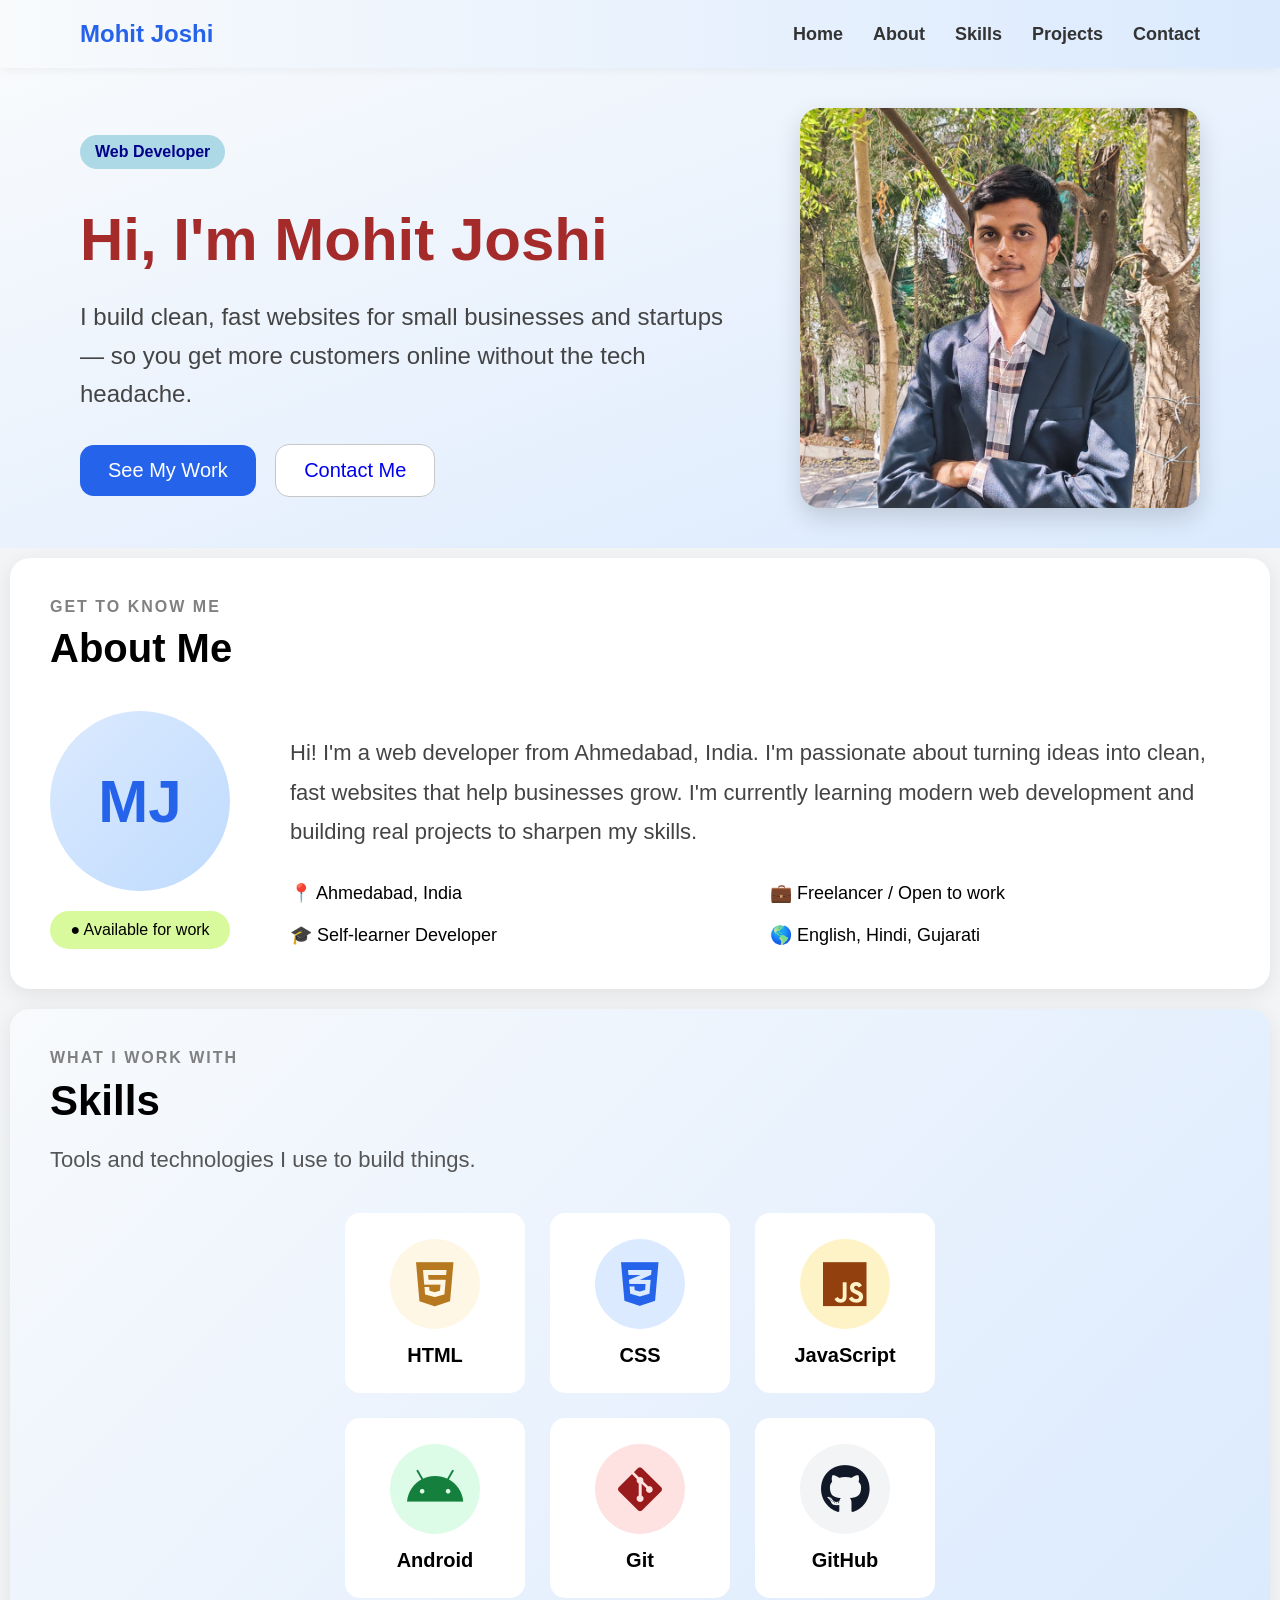
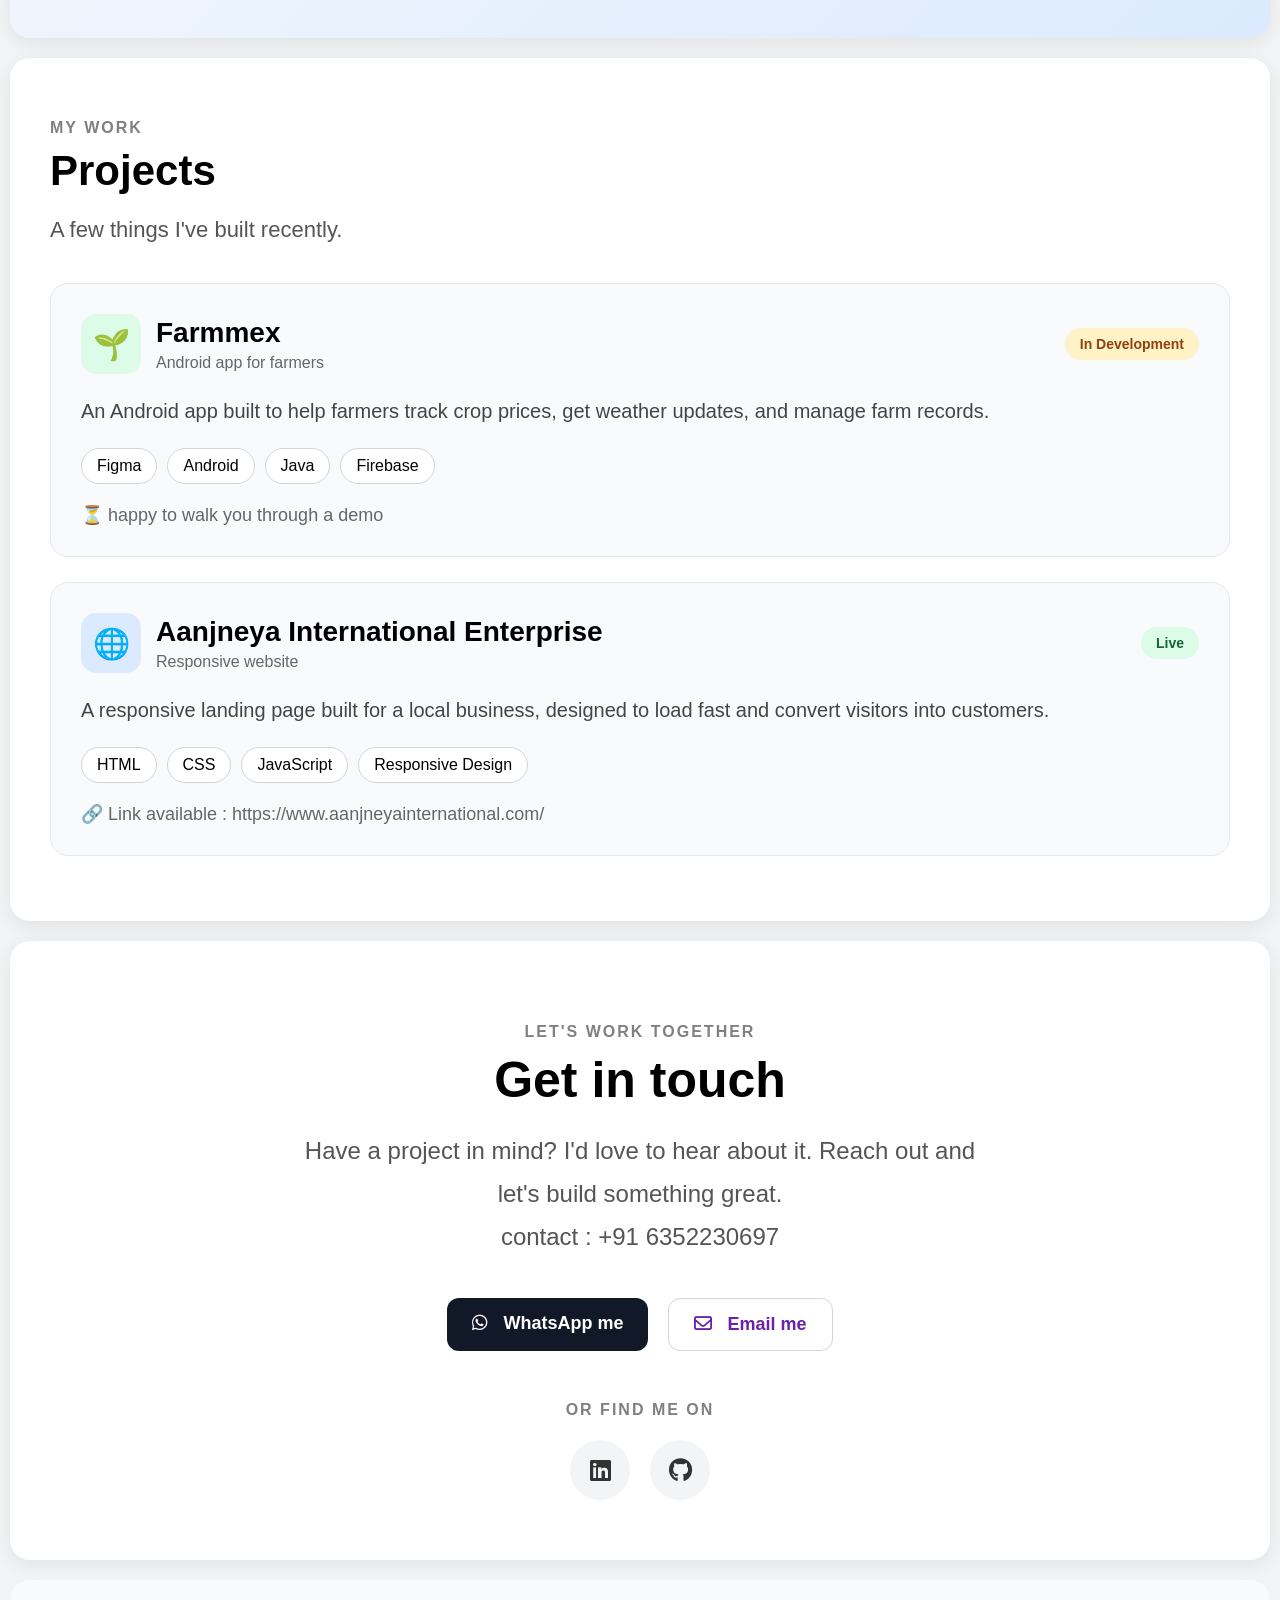
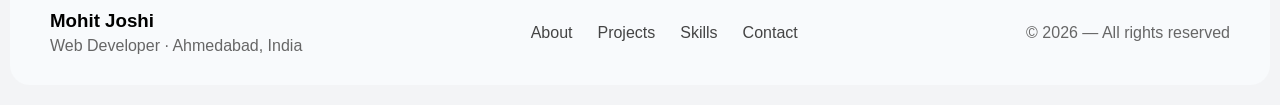
==== index.html @ 5fea958b "updated portfolio" ====
<!DOCTYPE html>
<html lang="en">
<head>
    <meta charset="UTF-8">
    <meta name="viewport" content="width=device-width, initial-scale=1.0">
    <meta name="description" content="This web site is for the portfolio of the Mohit Joshi.">
    <meta name="keywords" content="portfolio , Mohit , Joshi , web portfolio">
    <title>Web portfolio</title>
    <link href="webHeroSection.css" rel="stylesheet">
    <link rel="stylesheet"
        href="https://cdnjs.cloudflare.com/ajax/libs/font-awesome/6.5.1/css/all.min.css">
</head>
<body>

    <nav class="navbar">

    <div class="logo">
        Mohit Joshi
    </div>

    <ul class="nav-links">

        <li><a href="#home">Home</a></li>

        <li><a href="#about">About</a></li>

        <li><a href="#skills">Skills</a></li>

        <li><a href="#projects">Projects</a></li>

        <li><a href="#contact">Contact</a></li>

    </ul>

</nav>
   <section id="home" class="webHeroSection">

    <div class="content">

        <h3 id="webdeveloper">Web Developer</h3>

        <h1 id="namesection">Hi, I'm Mohit Joshi</h1>

        <p id="descriptionsection">
            I build clean, fast websites for small businesses and startups —
            so you get more customers online without the tech headache.
        </p>

        <a href="#projects" class="seemywork">
    See My Work
</a>

<a href="#contact" class="Contact">
    Contact Me
</a>

    </div>

    <img src="1769966313739.jpg" alt="Mohit Joshi" id="mimage">

   </section>

<!-- <h1 class="aboutheading">About</h1> -->
<section id="about" class="about">

    <h4 class="about-tag">GET TO KNOW ME</h4>

    <h2 class="about-title">About Me</h2>

    <div class="about-container">

        <div class="about-left">

            <div class="profile-circle">
                MJ
            </div>

            <div class="status">
                ● Available for work
            </div>

        </div>

        <div class="about-right">

            <p class="about-description">
                Hi! I'm a web developer from Ahmedabad, India.
                I'm passionate about turning ideas into clean,
                fast websites that help businesses grow.

                I'm currently learning modern web development
                and building real projects to sharpen my skills.
            </p>

            <div class="info-grid">

                <div>📍 Ahmedabad, India</div>

                <div>💼 Freelancer / Open to work</div>

                <div>🎓 Self-learner Developer</div>

                <div>🌎 English, Hindi, Gujarati</div>

            </div>

            <!-- <hr> -->

            <!-- <h3>Skills</h3>

            <div class="skills">

                <span>HTML</span>
                <span>CSS</span>
                <span>JavaScript</span>
                <span>React</span>
                <span>Git</span>

            </div>

            <h3>At A Glance</h3>

            <div class="stats">

                <div class="card">
                    <h2>3+</h2>
                    <p>Projects Built</p>
                </div>

                <div class="card">
                    <h2>3</h2>
                    <p>Months Learning</p>
                </div>

                <div class="card">
                    <h2>100%</h2>
                    <p>Commitment</p>
                </div> -->

            </div>

        </div>

    </div>

</section>
<section id="skills" class="skills-section">

    <h4 class="skills-tag">WHAT I WORK WITH</h4>

    <h2 class="skills-title">Skills</h2>

    <p class="skills-description">
        Tools and technologies I use to build things.
    </p>

    <div class="skills-container">

        <div class="skill-card">
            <div class="icon html-icon">
                <i class="fa-brands fa-html5"></i>
            </div>
            <h3>HTML</h3>
        </div>

        <div class="skill-card">
            <div class="icon css-icon">
                <i class="fa-brands fa-css3-alt"></i>
            </div>
            <h3>CSS</h3>
        </div>

        <div class="skill-card">
            <div class="icon js-icon">
                <i class="fa-brands fa-js"></i>
            </div>
            <h3>JavaScript</h3>
        </div>

        <div class="skill-card">
            <div class="icon android-icon">
                <i class="fa-brands fa-android"></i>
            </div>
            <h3>Android</h3>
        </div>

        <div class="skill-card">
            <div class="icon git-icon">
                <i class="fa-brands fa-git-alt"></i>
            </div>
            <h3>Git</h3>
        </div>

        <div class="skill-card">
            <div class="icon github-icon">
                <i class="fa-brands fa-github"></i>
            </div>
            <h3>GitHub</h3>
        </div>

    </div>

</section>
<section id="projects" class="projects-section">

    <h4 class="projects-tag">MY WORK</h4>

    <h2 class="projects-title">Projects</h2>

    <p class="projects-description">
        A few things I've built recently.
    </p>

    <!-- Project 1 -->

    <div class="project-card">

        <div class="project-header">

            <div class="project-info">

                <div class="project-icon">🌱</div>

                <div>
                    <h3>Farmmex</h3>
                    <p>Android app for farmers</p>
                </div>

            </div>

            <span class="status-badge development">
                In Development
            </span>

        </div>

        <p class="project-text">
            An Android app built to help farmers track crop prices,
            get weather updates, and manage farm records.
        </p>

        <div class="tech-stack">
            <span>Figma</span>
            <span>Android</span>
            <span>Java</span>
            <span>Firebase</span>
        </div>

        <div class="project-footer">
            ⏳ happy to walk you through a demo
        </div>

    </div>

    <!-- Project 2 -->

    <div class="project-card">

        <div class="project-header">

            <div class="project-info">

                <div class="project-icon website">🌐</div>

                <div>
                    <h3>Aanjneya International Enterprise</h3>
                    <p>Responsive website</p>
                </div>

            </div>

            <span class="status-badge live">
                Live
            </span>

        </div>

        <p class="project-text">
            A responsive landing page built for a local business,
            designed to load fast and convert visitors into customers.
        </p>

        <div class="tech-stack">
            <span>HTML</span>
            <span>CSS</span>
            <span>JavaScript</span>
            <span>Responsive Design</span>
        </div>

        <div class="project-footer">
            🔗 Link available : <a>https://www.aanjneyainternational.com/</a> 
        </div>

    </div>

</section>
<section id="contact" class="contact-section">

    <h4 class="contact-tag">LET'S WORK TOGETHER</h4>

    <h2 class="contact-title">Get in touch</h2>

    <p class="contact-description">
        Have a project in mind? I'd love to hear about it.
        Reach out and let's build something great. 
    </p>

    
    <p class="contact-description">
        contact : +91 6352230697
    </p>

    <div class="contact-buttons">

        <a href="https://wa.me/916352230697" class="whatsapp-btn">
            <i class="fa-brands fa-whatsapp"></i>
            WhatsApp me
        </a>

        <a href="mailto:mjoshi2102@gmail.com" class="email-btn">
            <i class="fa-regular fa-envelope"></i>
            Email me
        </a>

    </div>

    <h4 class="social-title">OR FIND ME ON</h4>

    <div class="social-icons">

        <a href="https://www.linkedin.com/in/joshi-mohit-0b102326b?utm_source=share_via&utm_content=profile&utm_medium=member_android">
            <i class="fa-brands fa-linkedin"></i>
        </a>

        <a href="https://github.com/Mohitvjoshi">
            <i class="fa-brands fa-github"></i>
        </a>

    </div>

</section>
<footer class="footer">

    <div class="footer-left">

        <h3>Mohit Joshi</h3>

        <p>
            Web Developer · Ahmedabad, India
        </p>

    </div>

    <div class="footer-center">

        <a href="#about">About</a>

        <a href="#projects">Projects</a>

        <a href="#skills">Skills</a>

        <a href="#contact">Contact</a>

    </div>

    <div class="footer-right">

        © 2026 — All rights reserved

    </div>

</footer>
</body>
</html>
---- webHeroSection.css ----
html{
    scroll-behavior: smooth;
}
/* Remove default browser spacing */

body{
    margin: 0;
    padding: 0;

    font-family: Arial, sans-serif;

    background-color: #f3f4f6;
}
/* nav bar */

.navbar{

    position: sticky;

    top: 0;

    z-index: 1000;

    background: linear-gradient(
        to right,
        #f8fafc,
        #dbeafe
    );

    display: flex;

    justify-content: space-between;

    align-items: center;

    padding: 20px 80px;

    box-shadow: 0px 2px 10px rgba(0,0,0,0.05);
}

.logo{

    font-size: 24px;

    font-weight: bold;

    color: #2563eb;
}

.nav-links{

    display: flex;

    list-style: none;

    gap: 30px;

    margin: 0;

    padding: 0;
}

.nav-links a{

    text-decoration: none;

    color: #333;

    font-size: 18px;

    font-weight: 600;

    transition: 0.3s;
}

.nav-links a:hover{

    color: #2563eb;

    background-color: white;

    padding: 8px 14px;

    border-radius: 10px;
}

/* hero section */

.webHeroSection{
    background: linear-gradient(to bottom right, #f8fafc, #dbeafe);

    display: flex;
    justify-content: space-between;
    align-items: center;

    padding: 40px 80px;
}

/* Left Content */

.content{
    flex: 1;
}

/* Web Developer Tag */

#webdeveloper{
    display: inline-block;

    padding: 8px 15px;

    border-radius: 20px;

    background-color: lightblue;
    color: darkblue;

    font-size: 16px;
    font-weight: bold;
}

/* Main Heading */

#namesection{
    font-size: 60px;
    font-weight: bold;

    color: brown;

    margin-top: 20px;
    margin-bottom: 20px;
}

/* Description */

#descriptionsection{
    font-size: 24px;
    color: #444;

    line-height: 1.6;

    margin-bottom: 30px;
}

/* Hero Image */

#mimage{
    width: 400px;
    height: 400px;

    object-fit: cover;

    border-radius: 20px;

    margin-left: 50px;

    box-shadow: 0px 10px 25px rgba(0,0,0,0.15);
}

/* Buttons */

.seemywork{
    padding: 14px 28px;

    border: none;

    border-radius: 14px;

    background-color: #2563eb;
    color: white;

    font-size: 20px;
    font-weight: 500;

    cursor: pointer;

    margin-right: 15px;

    transition: 0.3s;
}

.seemywork:hover{
    background-color: #1d4ed8;
}

.Contact{
    padding: 14px 28px;

    border: 1px solid #c7c7c7;

    border-radius: 14px;

    background-color: white;

    font-size: 20px;
    font-weight: 500;

    cursor: pointer;

    transition: 0.3s;
}

.Contact:hover{
    background-color: #f5f5f5;
}
.seemywork,
.Contact{

    display: inline-block;

    text-decoration: none;
}

/* 
   ABOUT SECTION
*/

.about{
    background-color: white;

    margin: 10px 10px;

    padding:40px;

    border-radius: 20px;

    box-shadow: 0px 5px 20px rgba(0,0,0,0.08);
}

.about-tag{
    color: gray;
    letter-spacing: 2px;

    margin-top: 0;
    margin-bottom: 10px;
}

.about-title{
    font-size: 40px;

    margin-top: 0;
    margin-bottom: 40px;
}

.about-container{
    display: flex;
    gap: 60px;
}

.about-left{
    text-align: center;
}

/* Profile Circle */

.profile-circle{
    width: 180px;
    height: 180px;

    background: linear-gradient(to bottom right, #dbeafe, #bfdbfe);

    border-radius: 50%;

    display: flex;
    justify-content: center;
    align-items: center;

    font-size: 60px;
    font-weight: bold;

    color: #2563eb;
}

/* Available Badge */

.status{
    margin-top: 20px;

    display: inline-block;

    background-color: #d9f99d;

    padding: 10px 20px;

    border-radius: 20px;

    font-weight: 500;
}

/* Right Content */

.about-right{
    flex: 1;
}

.about-description{
    font-size: 22px;

    line-height: 1.8;

    color: #444;
}

/* Information Grid */

.info-grid{
    margin-top: 30px;

    display: grid;

    grid-template-columns: repeat(2,1fr);

    gap: 20px;

    font-size: 18px;
}

/* Skills */

.skills{
    display: flex;
    flex-wrap: wrap;

    gap: 15px;

    margin-top: 20px;
}

.skills span{
    background-color: #f3f4f6;

    padding: 10px 20px;

    border-radius: 12px;

    font-weight: 500;
}

/* Stats */

.stats{
    margin-top: 30px;

    display: flex;

    gap: 20px;
}

.card{
    background-color: #f3f4f6;

    padding: 25px;

    border-radius: 15px;

    text-align: center;

    width: 150px;
}

.card h2{
    margin: 0;
    font-size: 36px;
}

.card p{
    margin-top: 10px;
    color: #555;
}
/* Skills Section */

.skills-section{
    /* background-color:#f8fafc; */
    background: linear-gradient(
        135deg,
        #f8fafc,
        #dbeafe
    );

    margin: 20px 10px;

    padding: 40px;

    border-radius: 20px;

    box-shadow: 0px 5px 20px rgba(0,0,0,0.08);
}

/* Section Heading */

.skills-tag{
    color: gray;

    letter-spacing: 2px;

    margin-top: 0;
    margin-bottom: 10px;
}

.skills-title{
    font-size: 42px;

    margin-top: 0;
    margin-bottom: 10px;
}

.skills-description{
    font-size: 22px;

    color: #555;

    margin-bottom: 40px;
}

/* skill grid*/

.skills-container{
    display: grid;

    grid-template-columns: repeat(3, 180px);

    justify-content: center;

    gap: 25px;

    margin-top: 30px;
}

/* skill card */

.skill-card{
    width: 180px;
    height: 180px;

    background-color: white;

    border-radius: 15px;

    display: flex;

    flex-direction: column;

    justify-content: center;

    align-items: center;

    text-align: center;

    cursor: pointer;

    transition: all 0.3s ease;
}

.skill-card:hover{
    transform: translateY(-8px);

    box-shadow: 0px 8px 20px rgba(0,0,0,0.12);
}

/* icon */

.icon{
    width: 90px;
    height: 90px;

    border-radius: 50%;

    display: flex;

    justify-content: center;

    align-items: center;

    font-size: 50px;

    font-weight: bold;

    margin-bottom: 15px;
}


   /* SKILL NAME */


.skill-card h3{
    margin: 0;

    font-size: 20px;

    font-weight: 600;
}

/* icon color  */

.html-icon{
    background-color: #fff7e6;
    color: #b7791f;
}

.css-icon{
    background-color: #dbeafe;
    color: #2563eb;
}

.js-icon{
    background-color: #fef3c7;
    color: #92400e;
}

.android-icon{
    background-color: #dcfce7;
    color: #15803d;
}

.git-icon{
    background-color: #fee2e2;
    color: #991b1b;
}

.github-icon{
    background-color: #f3f4f6;
    color: #111827;
}
/* project section */

.projects-section{

    background-color: white;

    margin: 20px 10px;

    padding: 40px;

    border-radius: 20px;

    box-shadow: 0px 5px 20px rgba(0,0,0,0.08);
}

/* Heading */

.projects-tag{

    color: gray;

    letter-spacing: 2px;

    margin-bottom: 10px;
}

.projects-title{

    font-size: 42px;

    margin-top: 0;

    margin-bottom: 10px;
}

.projects-description{

    font-size: 22px;

    color: #555;

    margin-bottom: 40px;
}

/* project card */

.project-card{

    background-color: #f8fafc;

    padding: 30px;

    border-radius: 18px;

    margin-bottom: 25px;

    border: 1px solid #e5e7eb;

    transition: 0.3s;
}

.project-card:hover{

    transform: translateY(-5px);

    box-shadow: 0px 8px 20px rgba(0,0,0,0.08);
}

/* Header */

.project-header{

    display: flex;

    justify-content: space-between;

    align-items: center;

    margin-bottom: 20px;
}

.project-info{

    display: flex;

    align-items: center;

    gap: 15px;
}

/* Icon */

.project-icon{

    width: 60px;

    height: 60px;

    border-radius: 15px;

    background-color: #dcfce7;

    display: flex;

    justify-content: center;

    align-items: center;

    font-size: 30px;
}

.website{

    background-color: #dbeafe;
}

/* Title */

.project-info h3{

    margin: 0;

    font-size: 28px;
}

.project-info p{

    margin: 5px 0 0;

    color: #666;
}

/* Status */

.status-badge{

    padding: 8px 15px;

    border-radius: 20px;

    font-size: 14px;

    font-weight: 600;
}

.live{

    background-color: #dcfce7;

    color: #166534;
}

.development{

    background-color: #fef3c7;

    color: #92400e;
}

/* Description */

.project-text{

    font-size: 20px;

    line-height: 1.7;

    color: #444;
}

/* Tech Stack */

.tech-stack{

    display: flex;

    flex-wrap: wrap;

    gap: 10px;

    margin-top: 20px;
}

.tech-stack span{

    background-color: white;

    border: 1px solid #d1d5db;

    padding: 8px 15px;

    border-radius: 20px;
}

/* Footer */

.project-footer{

    margin-top: 20px;

    color: #666;

    font-size: 18px;
}
#about,
#skills,
#projects,
#contact{
    scroll-margin-top: 100px;
}
/* contact section */

.contact-section{

    background-color: white;

    margin: 20px 10px;

    padding: 60px 40px;

    border-radius: 20px;

    text-align: center;

    box-shadow: 0px 5px 20px rgba(0,0,0,0.08);
}

.contact-tag{

    color: gray;

    letter-spacing: 2px;

    margin-bottom: 10px;
}

.contact-title{

    font-size: 50px;

    margin-top: 0;

    margin-bottom: 20px;
}

.contact-description{

    font-size: 24px;

    color: #555;

    line-height: 1.8;

    max-width: 700px;

    margin: auto;
}

/* Buttons */

.contact-buttons{

    margin-top: 40px;

    display: flex;

    justify-content: center;

    gap: 20px;
}

.whatsapp-btn{

    background-color: #111827;

    color: white;

    text-decoration: none;

    padding: 15px 25px;

    border-radius: 12px;

    font-size: 18px;

    font-weight: 600;
}

.email-btn{

    border: 1px solid #d1d5db;

    color: #6b21a8;

    text-decoration: none;

    padding: 15px 25px;

    border-radius: 12px;

    font-size: 18px;

    font-weight: 600;

    background-color: white;
}

.whatsapp-btn i,
.email-btn i{

    margin-right: 10px;
}

/* Social */

.social-title{

    margin-top: 50px;

    color: gray;

    letter-spacing: 2px;
}

.social-icons{

    margin-top: 20px;

    display: flex;

    justify-content: center;

    gap: 20px;
}

.social-icons a{

    width: 60px;

    height: 60px;

    background-color: #f3f4f6;

    border-radius: 50%;

    display: flex;

    justify-content: center;

    align-items: center;

    text-decoration: none;

    color: #333;

    font-size: 24px;

    transition: 0.3s;
}

.social-icons a:hover{

    transform: translateY(-5px);

    background-color: #dbeafe;

    color: #2563eb;
}
/* footer */

.footer{

    background-color: #f8fafc;

    margin: 20px 10px;

    padding: 30px 40px;

    border-radius: 20px;

    display: flex;

    justify-content: space-between;

    align-items: center;

    flex-wrap: wrap;
}

.footer-left h3{

    margin: 0;
}

.footer-left p{

    margin: 5px 0 0;

    color: #666;
}

.footer-center{

    display: flex;

    gap: 25px;
}

.footer-center a{

    text-decoration: none;

    color: #444;

    font-weight: 500;
}

.footer-center a:hover{

    color: #2563eb;
}

.footer-right{

    color: #666;
}
/* media query */

@media (max-width: 768px) {

    .navbar{
        flex-direction: column;
        padding: 15px 20px;
        gap: 15px;
    }

    .nav-links{
        gap: 15px;
        flex-wrap: wrap;
        justify-content: center;
    }

    .nav-links a{
        font-size: 16px;
    }
    .webHeroSection{
        flex-direction: column;
        padding: 30px 20px;
        text-align: center;
    }

    #namesection{
        font-size: 36px;
    }

    #descriptionsection{
        font-size: 18px;
    }

    #mimage{
        width: 100%;
        max-width: 300px;
        height: auto;
        margin: 30px 0 0 0;
    }

    .seemywork,
    .Contact{
        font-size: 16px;
        padding: 12px 20px;
    }
    /* About section */
    .about{
        padding: 25px;
    }

    .about-container{
        flex-direction: column;
        gap: 30px;
        text-align: center;
    }
    .about-left{
        display: flex;
        flex-direction: column;
        align-items: center;
    }

    .about-title{
        font-size: 30px;
    }

    .about-description{
        font-size: 18px;
        text-align: left;
    }

    .info-grid{
        grid-template-columns: 1fr;
        text-align: left;
        font-size: 16px;
    }

    /* Skills section */
    .skills-section{
        padding: 25px;
    }

    .skills-title{
        font-size: 30px;
    }

    .skills-description{
        font-size: 18px;
    }

    .skills-container{
        grid-template-columns: repeat(2, 1fr);
        gap: 15px;
    }

    .skill-card{
        width: 100%;
        height: 140px;
    }

    .icon{
        width: 60px;
        height: 60px;
        font-size: 32px;
    }

    /* Projects section */
    .projects-section{
        padding: 25px;
    }

    .projects-title{
        font-size: 30px;
    }

    .project-card{
        padding: 20px;
    }

    .project-header{
        flex-direction: column;
        align-items: flex-start;
        gap: 12px;
    }

    .project-info h3{
        font-size: 22px;
    }

    .project-text{
        font-size: 16px;
    }

    /* Contact section */
    .contact-section{
        padding: 40px 20px;
    }

    .contact-title{
        font-size: 34px;
    }

    .contact-description{
        font-size: 18px;
    }

    .contact-buttons{
        flex-direction: column;
        align-items: center;
    }

    .whatsapp-btn,
    .email-btn{
        width: 80%;
        justify-content: center;
        text-align: center;
    }

    /* Footer */
    .footer{
        flex-direction: column;
        text-align: center;
        gap: 15px;
    }

    .footer-center{
        flex-wrap: wrap;
        justify-content: center;
    }

}
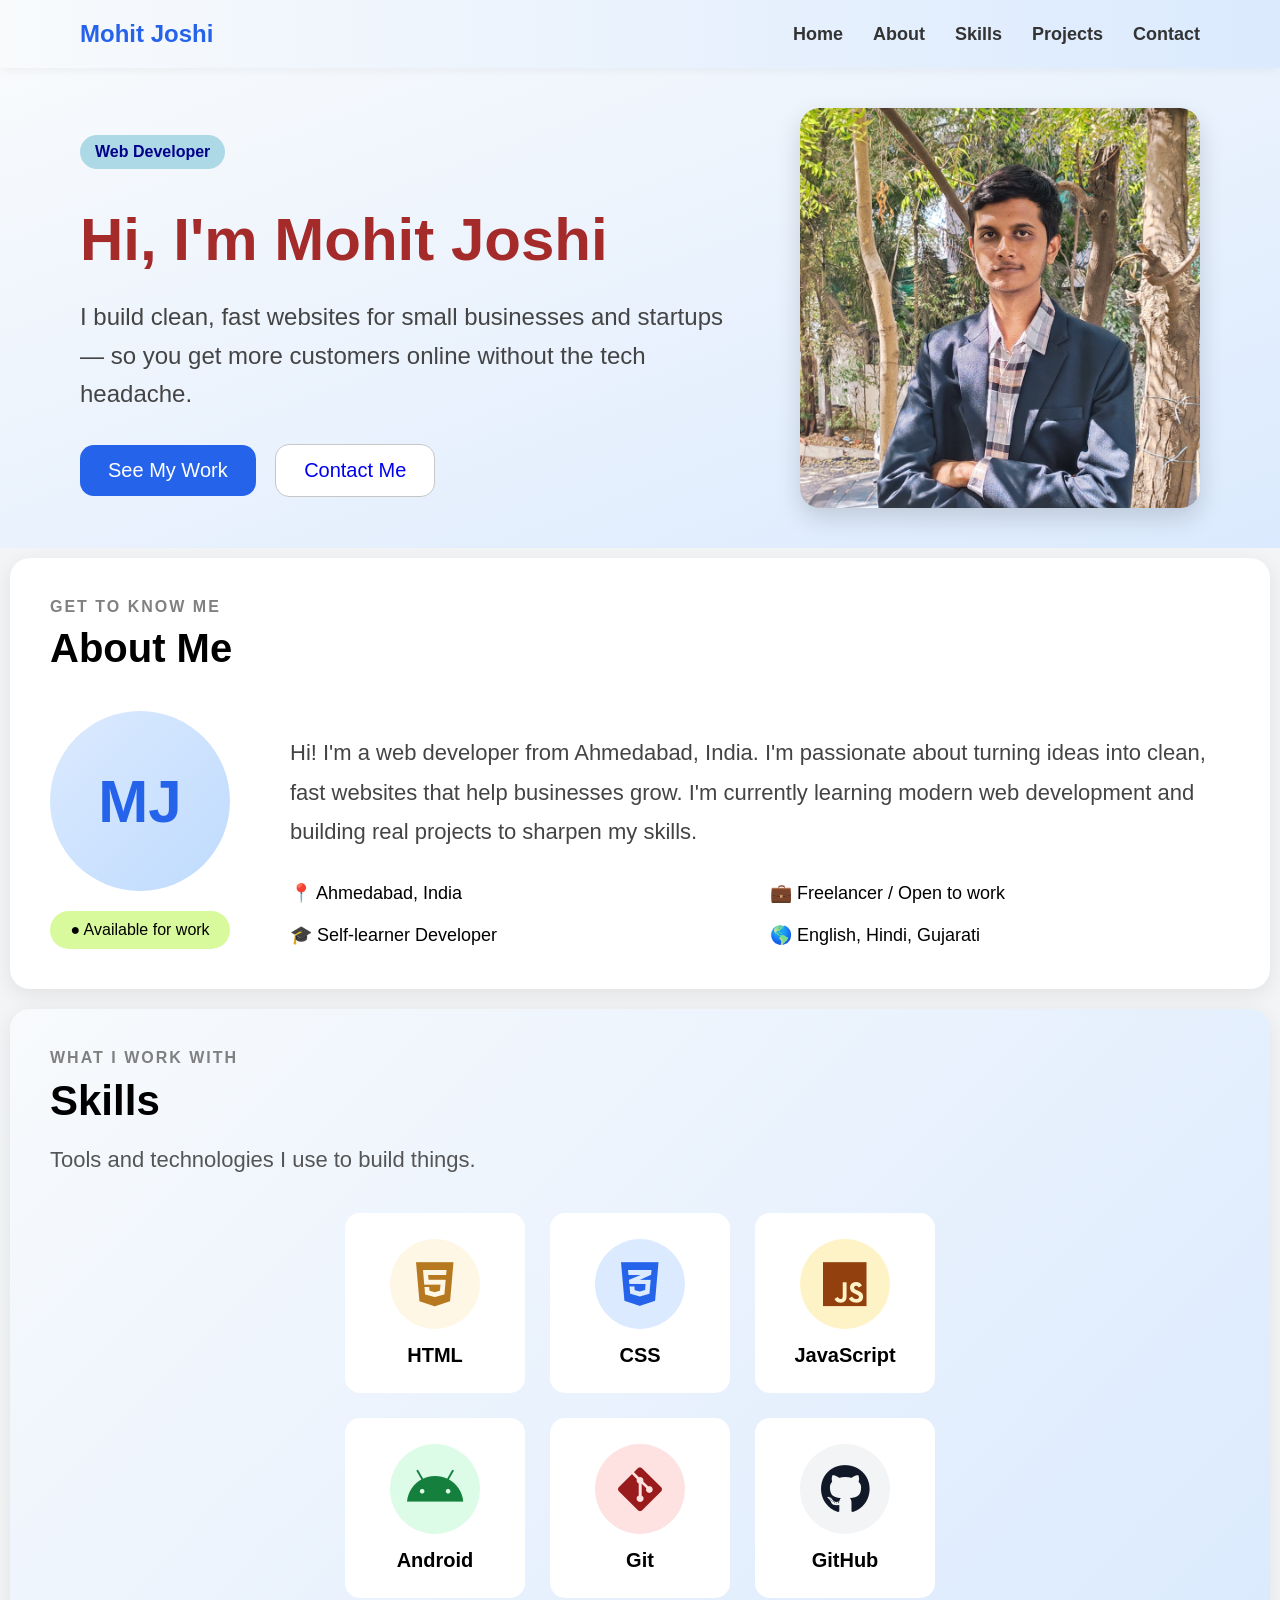
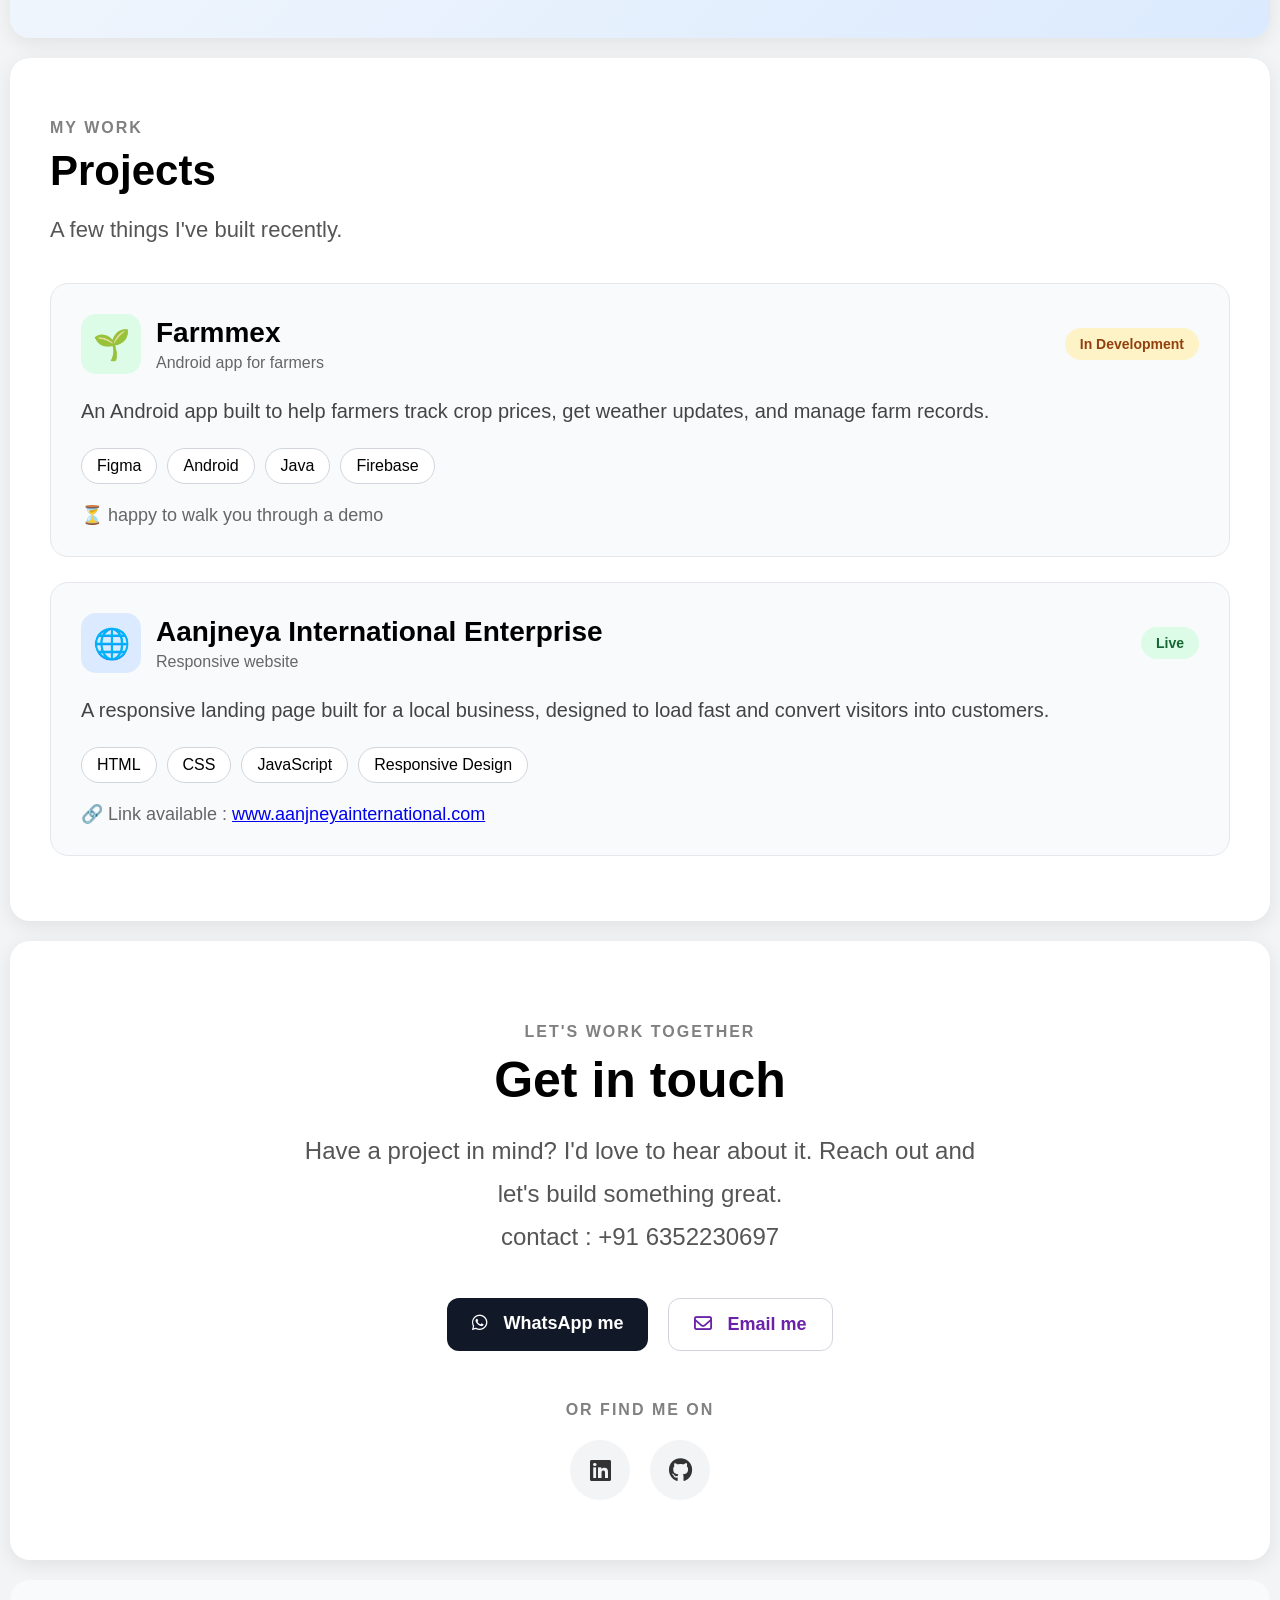
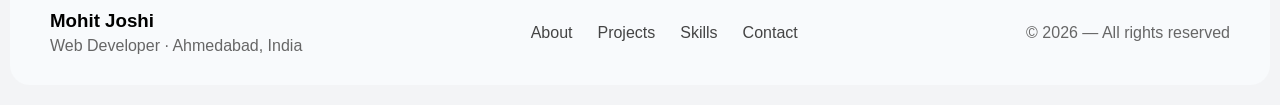
==== commit dc2d3dd8: "ancor tag update" ====
--- a/index.html
+++ b/index.html
@@ -5,6 +5,14 @@
     <meta name="viewport" content="width=device-width, initial-scale=1.0">
     <meta name="description" content="This web site is for the portfolio of the Mohit Joshi.">
     <meta name="keywords" content="portfolio , Mohit , Joshi , web portfolio">
+    <meta name="author" content="Mohit Joshi">
+    <meta property="og:title"
+    content="Mohit Joshi Portfolio">
+    <meta property="og:description"
+    content="Web Developer Portfolio">
+
+    <meta property="og:type"
+    content="website">
     <title>Web portfolio</title>
     <link href="webHeroSection.css" rel="stylesheet">
     <link rel="stylesheet"
@@ -288,8 +296,11 @@
         </div>
 
         <div class="project-footer">
-            🔗 Link available : <a>https://www.aanjneyainternational.com/</a> 
-        </div>
+    🔗 Link available :
+    <a href="https://www.aanjneyainternational.com/" target="_blank">
+        www.aanjneyainternational.com
+    </a>
+</div>
 
     </div>
 
